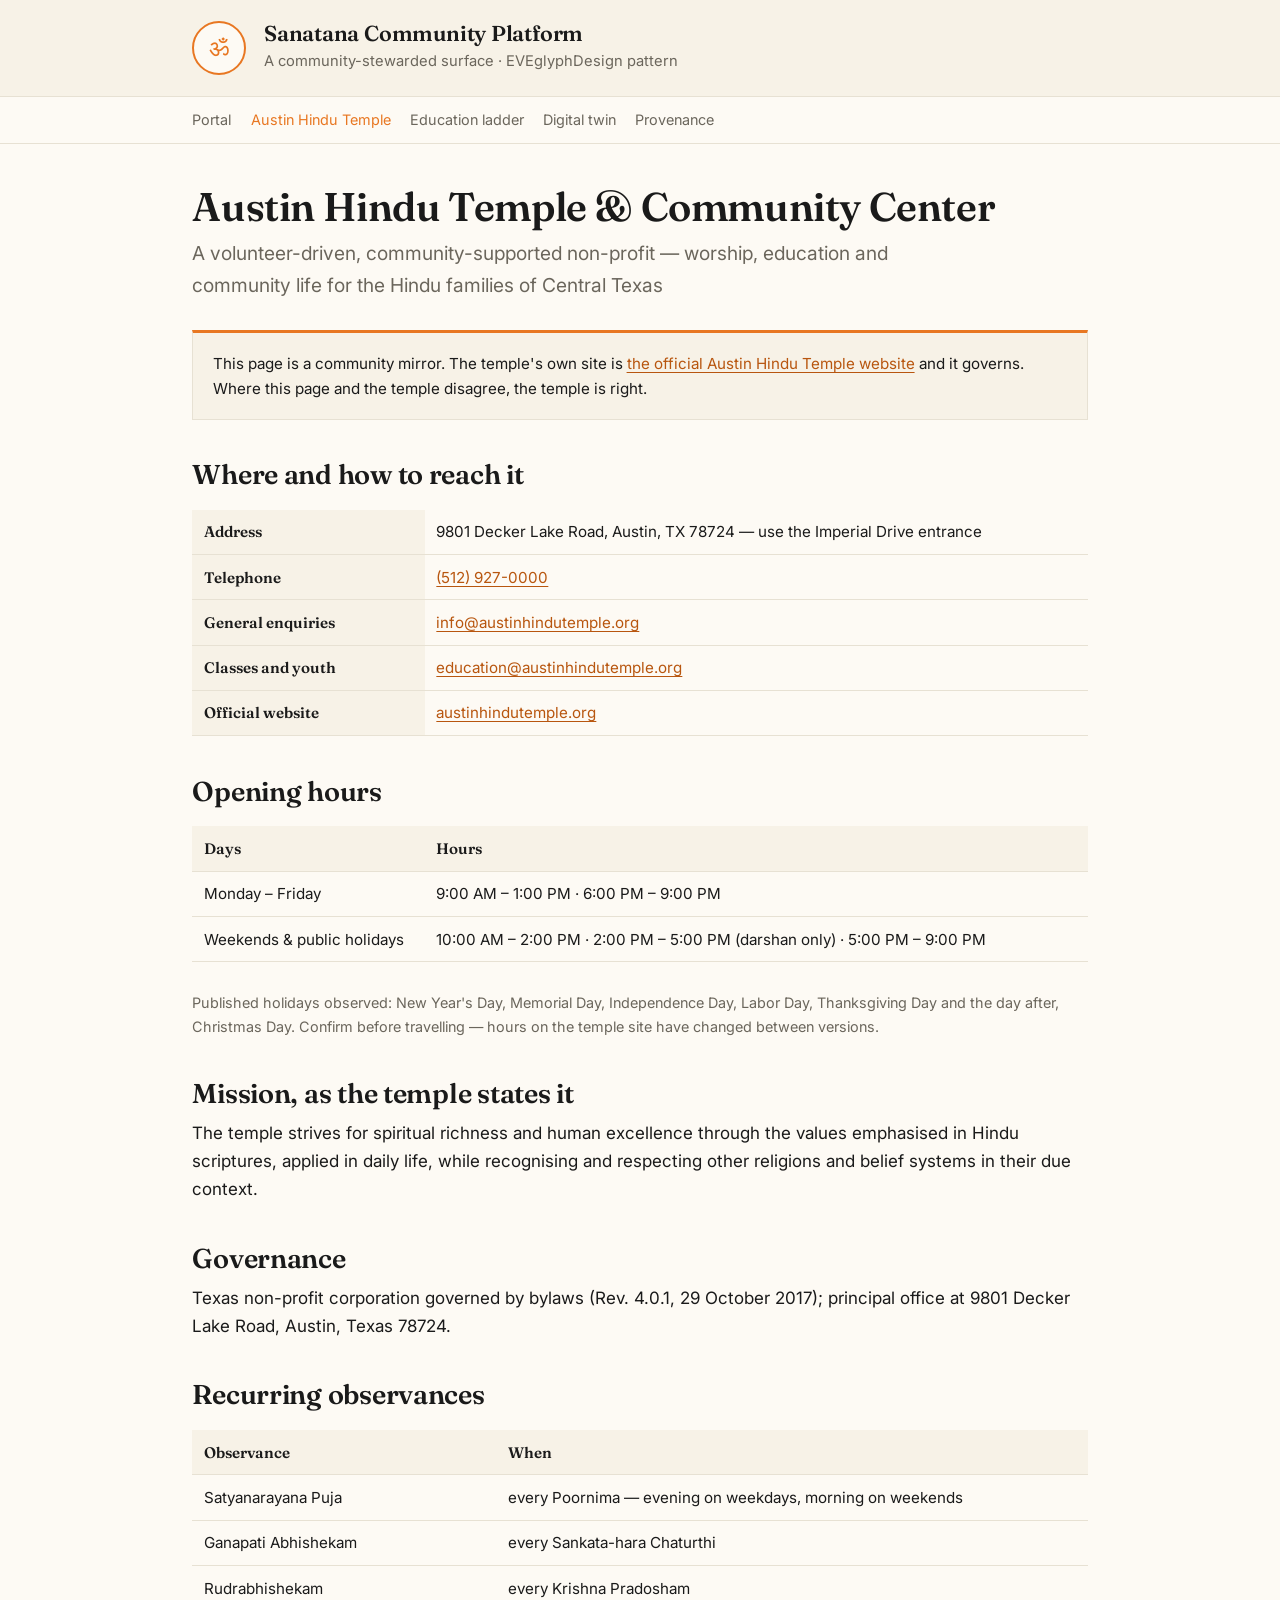
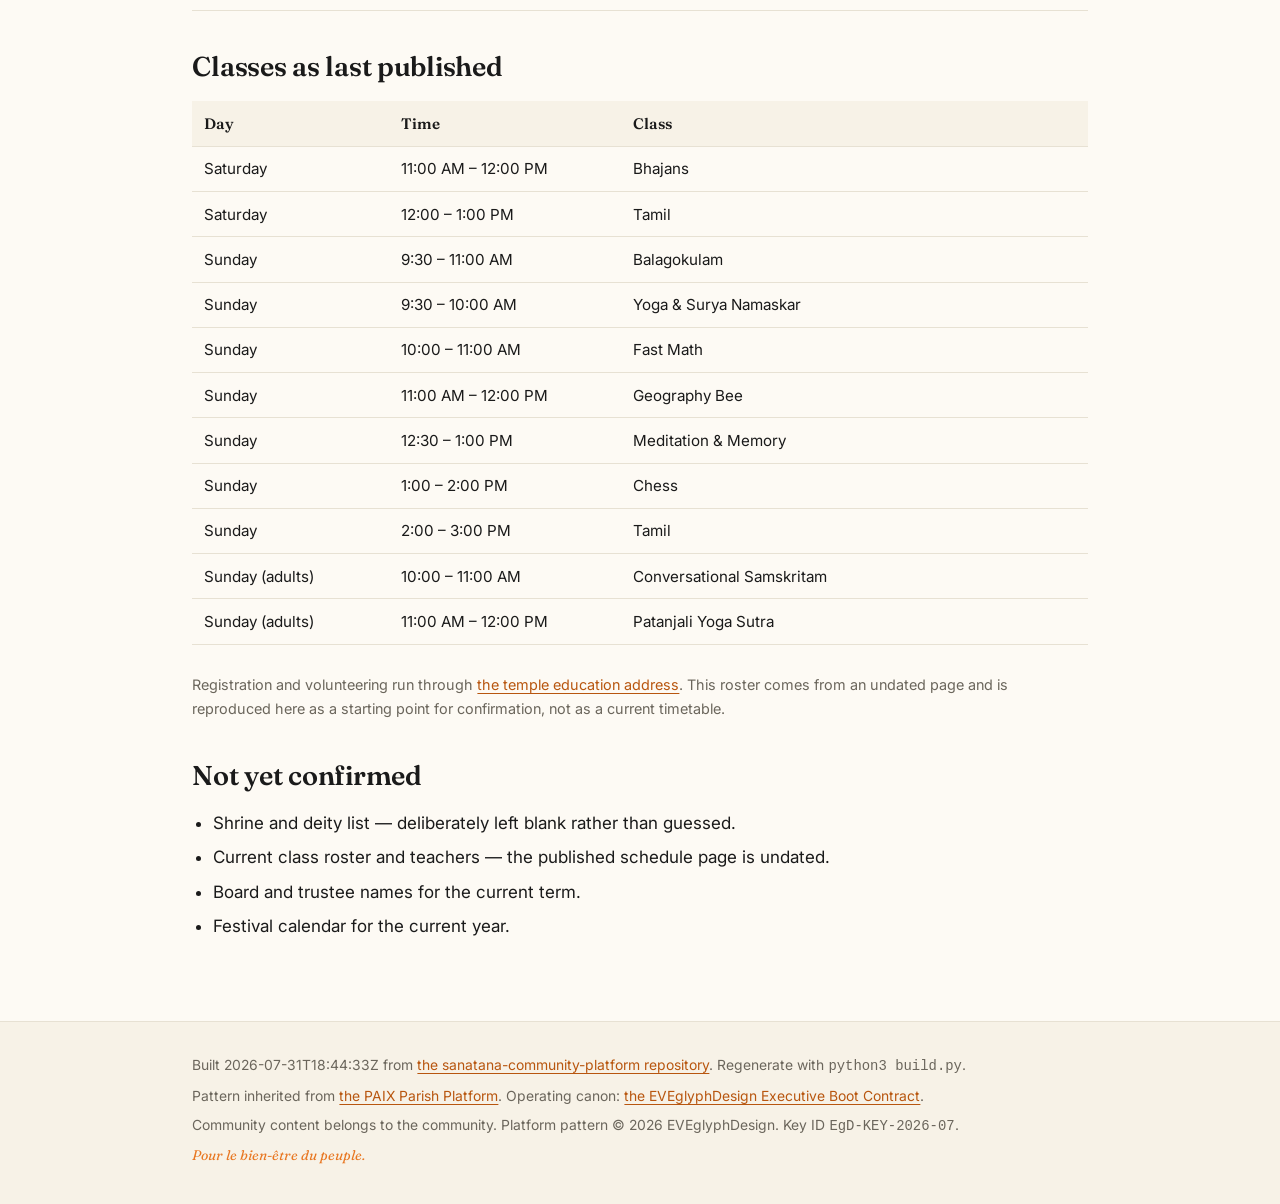
==== austin-hindu-temple/index.html @ 802705ab "Seed build: Sanatana Community Platform — Austin Hindu Temple reference surface, education ladder, d" ====
<!DOCTYPE html>
<html lang="en">
<head>
<meta charset="utf-8">
<meta name="viewport" content="width=device-width, initial-scale=1">
<title>Austin Hindu Temple — Sanatana Community Platform</title>
<meta name="description" content="A volunteer-driven, community-supported non-profit — worship, education and community life for the Hindu families of Central Texas">
<link rel="preconnect" href="https://fonts.googleapis.com">
<link rel="preconnect" href="https://fonts.gstatic.com" crossorigin>
<link href="https://fonts.googleapis.com/css2?family=Fraunces:wght@400;600;700&amp;family=Inter:wght@400;500;600&amp;display=swap" rel="stylesheet">
<link rel="stylesheet" href="../assets/style.css">
</head>
<body>
<header class="masthead">
  <div class="wrap">
    <div class="mark">&#2384;</div>
    <div>
      <h1>Sanatana Community Platform</h1>
      <p class="sub">A community-stewarded surface &middot; EVEglyphDesign pattern</p>
    </div>
  </div>
</header>
<nav class="bar">
  <div class="wrap">
      <a href="../index.html">Portal</a>
      <a href="../austin-hindu-temple/index.html" aria-current="page">Austin Hindu Temple</a>
      <a href="../education/index.html">Education ladder</a>
      <a href="../twin/index.html">Digital twin</a>
      <a href="../provenance/index.html">Provenance</a>
  </div>
</nav>
<main>
  <div class="wrap">
    <h1>Austin Hindu Temple &amp; Community Center</h1>
    <p class="lead">A volunteer-driven, community-supported non-profit — worship, education and community life for the Hindu families of Central Texas</p>

    <div class="note">
      This page is a community mirror. The temple's own site is
      <a href="https://austinhindutemple.org/">the official Austin Hindu Temple website</a> and it governs.
      Where this page and the temple disagree, the temple is right.
    </div>

    <h2>Where and how to reach it</h2>
    <table>
      <tr><th style="width:26%">Address</th><td>9801 Decker Lake Road, Austin, TX 78724 — use the Imperial Drive entrance</td></tr>
      <tr><th>Telephone</th><td><a href="tel:+15129270000">(512) 927-0000</a></td></tr>
      <tr><th>General enquiries</th><td><a href="mailto:info@austinhindutemple.org">info@austinhindutemple.org</a></td></tr>
      <tr><th>Classes and youth</th><td><a href="mailto:education@austinhindutemple.org">education@austinhindutemple.org</a></td></tr>
      <tr><th>Official website</th><td><a href="https://austinhindutemple.org/">austinhindutemple.org</a></td></tr>
    </table>

    <h2>Opening hours</h2>
    <table>
      <tr><th style="width:26%">Days</th><th>Hours</th></tr>
      <tr><td>Monday – Friday</td><td>9:00 AM – 1:00 PM · 6:00 PM – 9:00 PM</td></tr>
      <tr><td>Weekends &amp; public holidays</td><td>10:00 AM – 2:00 PM · 2:00 PM – 5:00 PM (darshan only) · 5:00 PM – 9:00 PM</td></tr>
    </table>
    <p style="font-size:0.9rem;color:var(--mute)">Published holidays observed: New Year's Day,
    Memorial Day, Independence Day, Labor Day, Thanksgiving Day and the day after, Christmas Day.
    Confirm before travelling — hours on the temple site have changed between versions.</p>

    <h2>Mission, as the temple states it</h2>
    <p>The temple strives for spiritual richness and human excellence through the values emphasised in Hindu scriptures, applied in daily life, while recognising and respecting other religions and belief systems in their due context.</p>

    <h2>Governance</h2>
    <p>Texas non-profit corporation governed by bylaws (Rev. 4.0.1, 29 October 2017); principal office at 9801 Decker Lake Road, Austin, Texas 78724.</p>

    <h2>Recurring observances</h2>
    <table>
      <tr><th style="width:34%">Observance</th><th>When</th></tr>
      <tr><td>Satyanarayana Puja</td><td>every Poornima — evening on weekdays, morning on weekends</td></tr>
      <tr><td>Ganapati Abhishekam</td><td>every Sankata-hara Chaturthi</td></tr>
      <tr><td>Rudrabhishekam</td><td>every Krishna Pradosham</td></tr>
    </table>

    <h2>Classes as last published</h2>
    <table>
      <tr><th style="width:22%">Day</th><th style="width:26%">Time</th><th>Class</th></tr>
      <tr><td>Saturday</td><td>11:00 AM – 12:00 PM</td><td>Bhajans</td></tr>
      <tr><td>Saturday</td><td>12:00 – 1:00 PM</td><td>Tamil</td></tr>
      <tr><td>Sunday</td><td>9:30 – 11:00 AM</td><td>Balagokulam</td></tr>
      <tr><td>Sunday</td><td>9:30 – 10:00 AM</td><td>Yoga &amp; Surya Namaskar</td></tr>
      <tr><td>Sunday</td><td>10:00 – 11:00 AM</td><td>Fast Math</td></tr>
      <tr><td>Sunday</td><td>11:00 AM – 12:00 PM</td><td>Geography Bee</td></tr>
      <tr><td>Sunday</td><td>12:30 – 1:00 PM</td><td>Meditation &amp; Memory</td></tr>
      <tr><td>Sunday</td><td>1:00 – 2:00 PM</td><td>Chess</td></tr>
      <tr><td>Sunday</td><td>2:00 – 3:00 PM</td><td>Tamil</td></tr>
      <tr><td>Sunday (adults)</td><td>10:00 – 11:00 AM</td><td>Conversational Samskritam</td></tr>
      <tr><td>Sunday (adults)</td><td>11:00 AM – 12:00 PM</td><td>Patanjali Yoga Sutra</td></tr>
    </table>
    <p style="font-size:0.9rem;color:var(--mute)">Registration and volunteering run through
    <a href="mailto:education@austinhindutemple.org">the temple education address</a>. This roster comes
    from an undated page and is reproduced here as a starting point for confirmation, not as a
    current timetable.</p>

    <h2>Not yet confirmed</h2>
    <ul>
      <li>Shrine and deity list — deliberately left blank rather than guessed.</li>
      <li>Current class roster and teachers — the published schedule page is undated.</li>
      <li>Board and trustee names for the current term.</li>
      <li>Festival calendar for the current year.</li>
    </ul>

  </div>
</main>
<footer class="foot">
  <div class="wrap">
    <p>Built 2026-07-31T18:44:33Z from <a href="https://github.com/EVEglyphDesign/sanatana-community-platform">the sanatana-community-platform repository</a>. Regenerate with <code>python3 build.py</code>.</p>
    <p>Pattern inherited from <a href="https://github.com/EVEglyphDesign/paix-parish-platform">the PAIX Parish Platform</a>. Operating canon: <a href="https://eveglyphdesign.github.io/eve-glyph-boot-contract/">the EVEglyphDesign Executive Boot Contract</a>.</p>
    <p>Community content belongs to the community. Platform pattern &copy; 2026 EVEglyphDesign. Key ID <code>EgD-KEY-2026-07</code>.</p>
    <p class="mark-line">Pour le bien-&ecirc;tre du peuple.</p>
  </div>
</footer>
</body>
</html>
---- assets/style.css ----
/* Sanatana Community Platform — EVEglyphDesign canon
   Palette, typography and spacing per EgD-BOOT-001 §4.
   Cream and orange. Fraunces display, Inter body. No teal, no navy-and-gold. */

:root {
  --cream: #fdfaf4;
  --cream-2: #f7f2e7;
  --ink: #1a1a1a;
  --line: #e7e1d3;
  --mute: #6b665c;
  --accent: #e87722;
}

* { box-sizing: border-box; }
html { scroll-behavior: smooth; }

body {
  margin: 0;
  background: var(--cream);
  color: var(--ink);
  font-family: 'Inter', -apple-system, BlinkMacSystemFont, 'Segoe UI', sans-serif;
  font-size: 17px;
  line-height: 1.65;
  -webkit-font-smoothing: antialiased;
}

h1, h2, h3, h4 {
  font-family: 'Fraunces', Georgia, 'Times New Roman', serif;
  font-weight: 600;
  letter-spacing: -0.01em;
  color: var(--ink);
  margin-top: 0;
}
h1 { font-size: 2.5rem; line-height: 1.12; margin-bottom: 0.5rem; }
h2 { font-size: 1.7rem; line-height: 1.2; margin: 2.4rem 0 0.6rem; }
h3 { font-size: 1.2rem; margin: 1.6rem 0 0.4rem; }

p { margin: 0 0 1rem; }
a { color: #b8560f; text-decoration: underline; text-decoration-thickness: 1px; text-underline-offset: 3px; }
a:hover { color: var(--accent); }

.wrap { max-width: 940px; margin: 0 auto; padding: 0 1.4rem; }

/* Header */
.masthead {
  background: var(--cream-2);
  border-bottom: 1px solid var(--line);
}
.masthead .wrap {
  display: flex; align-items: center; gap: 1.1rem;
  padding-top: 1.3rem; padding-bottom: 1.3rem;
}
.mark {
  width: 54px; height: 54px; flex: 0 0 54px;
  border: 2px solid var(--accent); border-radius: 50%;
  display: grid; place-items: center;
  font-family: 'Fraunces', Georgia, serif; font-size: 1.5rem; color: var(--accent);
  background: var(--cream);
}
.masthead h1 { font-size: 1.35rem; margin: 0; }
.masthead .sub { font-size: 0.92rem; color: var(--mute); margin: 0.15rem 0 0; }

nav.bar { background: var(--cream); border-bottom: 1px solid var(--line); }
nav.bar .wrap { display: flex; flex-wrap: wrap; gap: 1.2rem; padding: 0.7rem 1.4rem; }
nav.bar a { font-size: 0.9rem; text-decoration: none; color: var(--mute); }
nav.bar a:hover, nav.bar a[aria-current="page"] { color: var(--accent); }

main { padding: 2.6rem 0 4rem; }

.lead { font-size: 1.2rem; color: var(--mute); max-width: 40em; }
.rule { height: 1px; background: var(--line); border: 0; margin: 2.6rem 0; }

/* Cards */
.grid {
  display: grid;
  grid-template-columns: repeat(auto-fit, minmax(270px, 1fr));
  gap: 1.2rem;
  margin: 2rem 0;
}
.card {
  background: var(--cream-2);
  border: 1px solid var(--line);
  border-left: 4px solid var(--accent);
  padding: 1.2rem 1.3rem;
  text-decoration: none; color: var(--ink);
  display: block;
}
.card:hover { background: #f3ecdc; }
.card h3 { margin: 0 0 0.35rem; font-size: 1.12rem; }
.card p { margin: 0; font-size: 0.94rem; color: var(--mute); }
.card .kicker {
  display: block; font-size: 0.72rem; letter-spacing: 0.14em;
  text-transform: uppercase; color: var(--accent); margin-bottom: 0.5rem;
}

/* Tables */
table { width: 100%; border-collapse: collapse; margin: 1.2rem 0 1.8rem; font-size: 0.95rem; }
th, td { text-align: left; padding: 0.6rem 0.7rem; border-bottom: 1px solid var(--line); vertical-align: top; }
th { font-family: 'Fraunces', Georgia, serif; font-weight: 600; background: var(--cream-2); }

/* Callout */
.note {
  background: var(--cream-2);
  border: 1px solid var(--line);
  border-top: 3px solid var(--accent);
  padding: 1.1rem 1.2rem;
  margin: 1.8rem 0;
  font-size: 0.95rem;
}
.note strong { color: #b8560f; }

.term { font-style: italic; }
ul, ol { padding-left: 1.3rem; }
li { margin-bottom: 0.4rem; }

footer.foot {
  background: var(--cream-2);
  border-top: 1px solid var(--line);
  padding: 2rem 0;
  font-size: 0.87rem;
  color: var(--mute);
}
footer.foot .wrap > p { margin: 0 0 0.4rem; }
.mark-line { font-family: 'Fraunces', Georgia, serif; font-style: italic; color: var(--accent); }

@media (max-width: 620px) {
  h1 { font-size: 2rem; }
  body { font-size: 16px; }
}
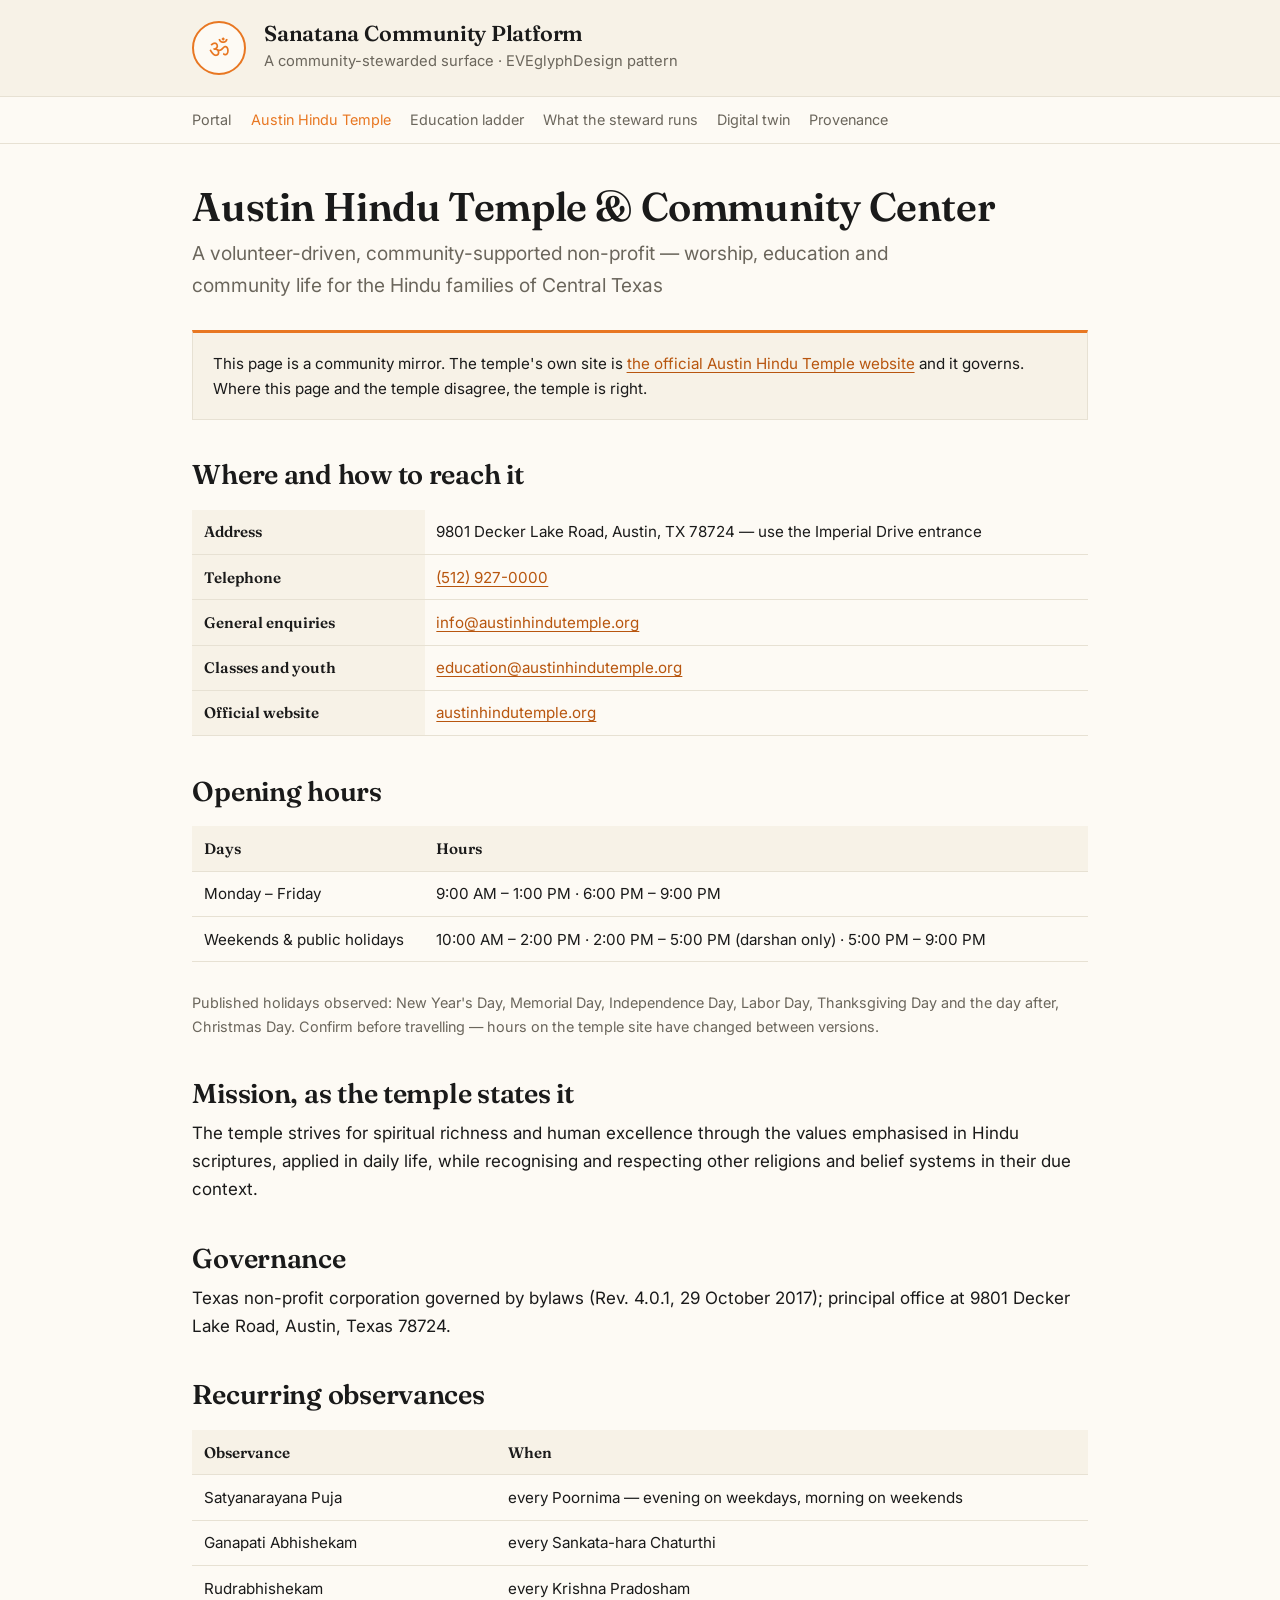
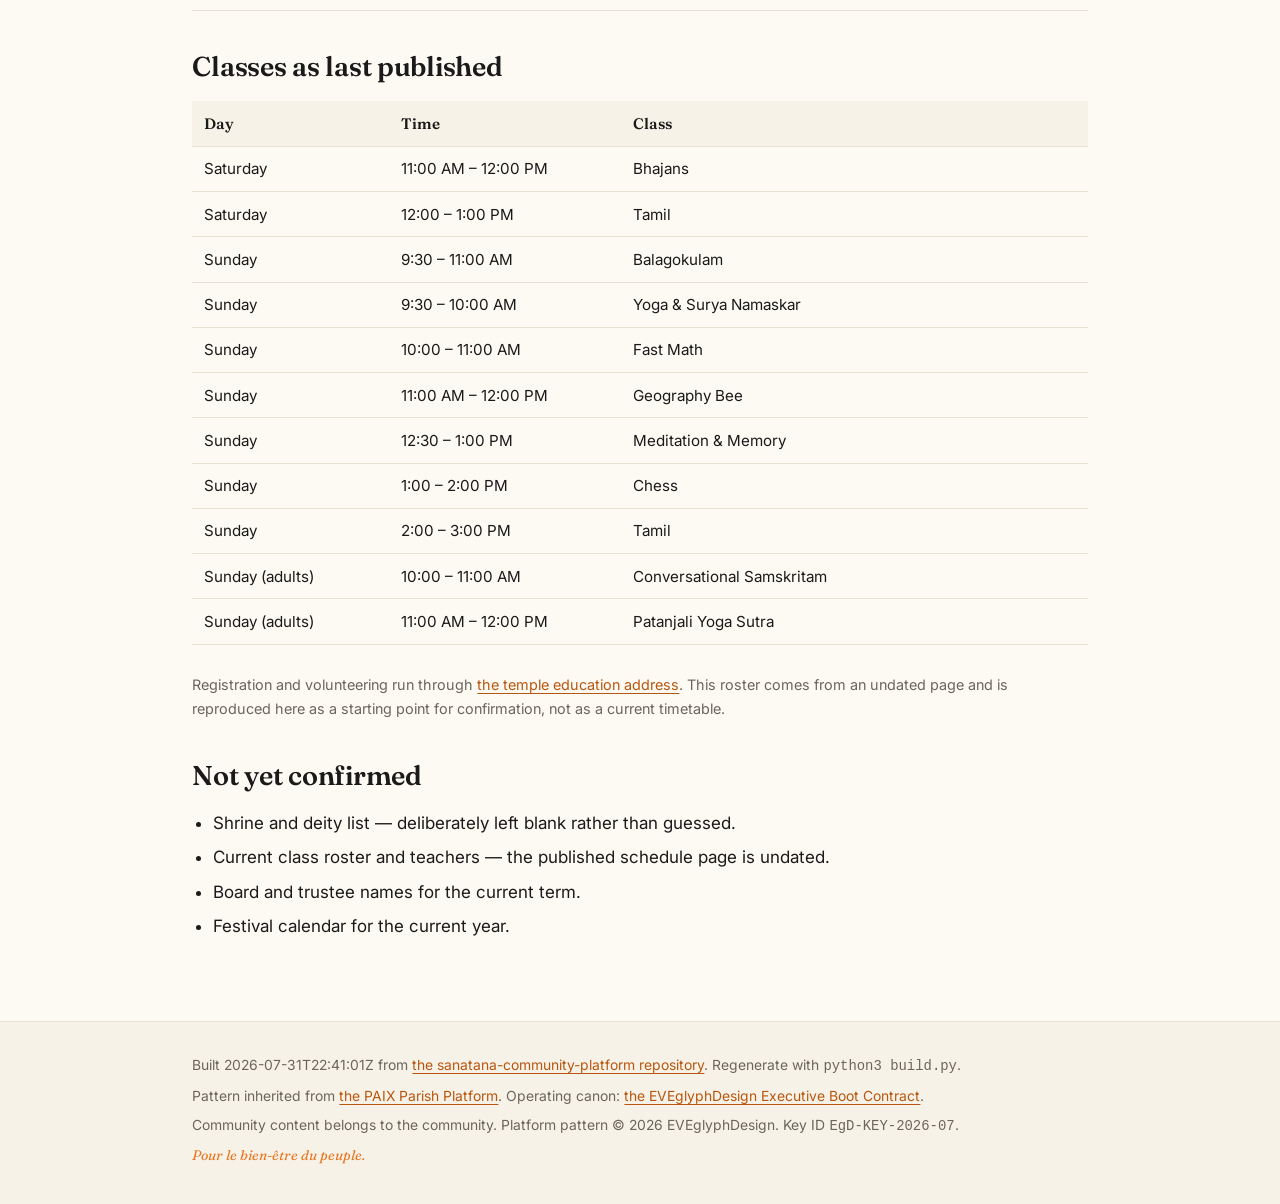
==== commit 4b146d5e: "Add steward offer outline page and bilingual temple office letter PDF (EgD-SCP-002)" ====
--- a/austin-hindu-temple/index.html
+++ b/austin-hindu-temple/index.html
@@ -25,6 +25,7 @@
       <a href="../index.html">Portal</a>
       <a href="../austin-hindu-temple/index.html" aria-current="page">Austin Hindu Temple</a>
       <a href="../education/index.html">Education ladder</a>
+      <a href="../offer/index.html">What the steward runs</a>
       <a href="../twin/index.html">Digital twin</a>
       <a href="../provenance/index.html">Provenance</a>
   </div>
@@ -105,7 +106,7 @@
 </main>
 <footer class="foot">
   <div class="wrap">
-    <p>Built 2026-07-31T18:44:33Z from <a href="https://github.com/EVEglyphDesign/sanatana-community-platform">the sanatana-community-platform repository</a>. Regenerate with <code>python3 build.py</code>.</p>
+    <p>Built 2026-07-31T22:41:01Z from <a href="https://github.com/EVEglyphDesign/sanatana-community-platform">the sanatana-community-platform repository</a>. Regenerate with <code>python3 build.py</code>.</p>
     <p>Pattern inherited from <a href="https://github.com/EVEglyphDesign/paix-parish-platform">the PAIX Parish Platform</a>. Operating canon: <a href="https://eveglyphdesign.github.io/eve-glyph-boot-contract/">the EVEglyphDesign Executive Boot Contract</a>.</p>
     <p>Community content belongs to the community. Platform pattern &copy; 2026 EVEglyphDesign. Key ID <code>EgD-KEY-2026-07</code>.</p>
     <p class="mark-line">Pour le bien-&ecirc;tre du peuple.</p>
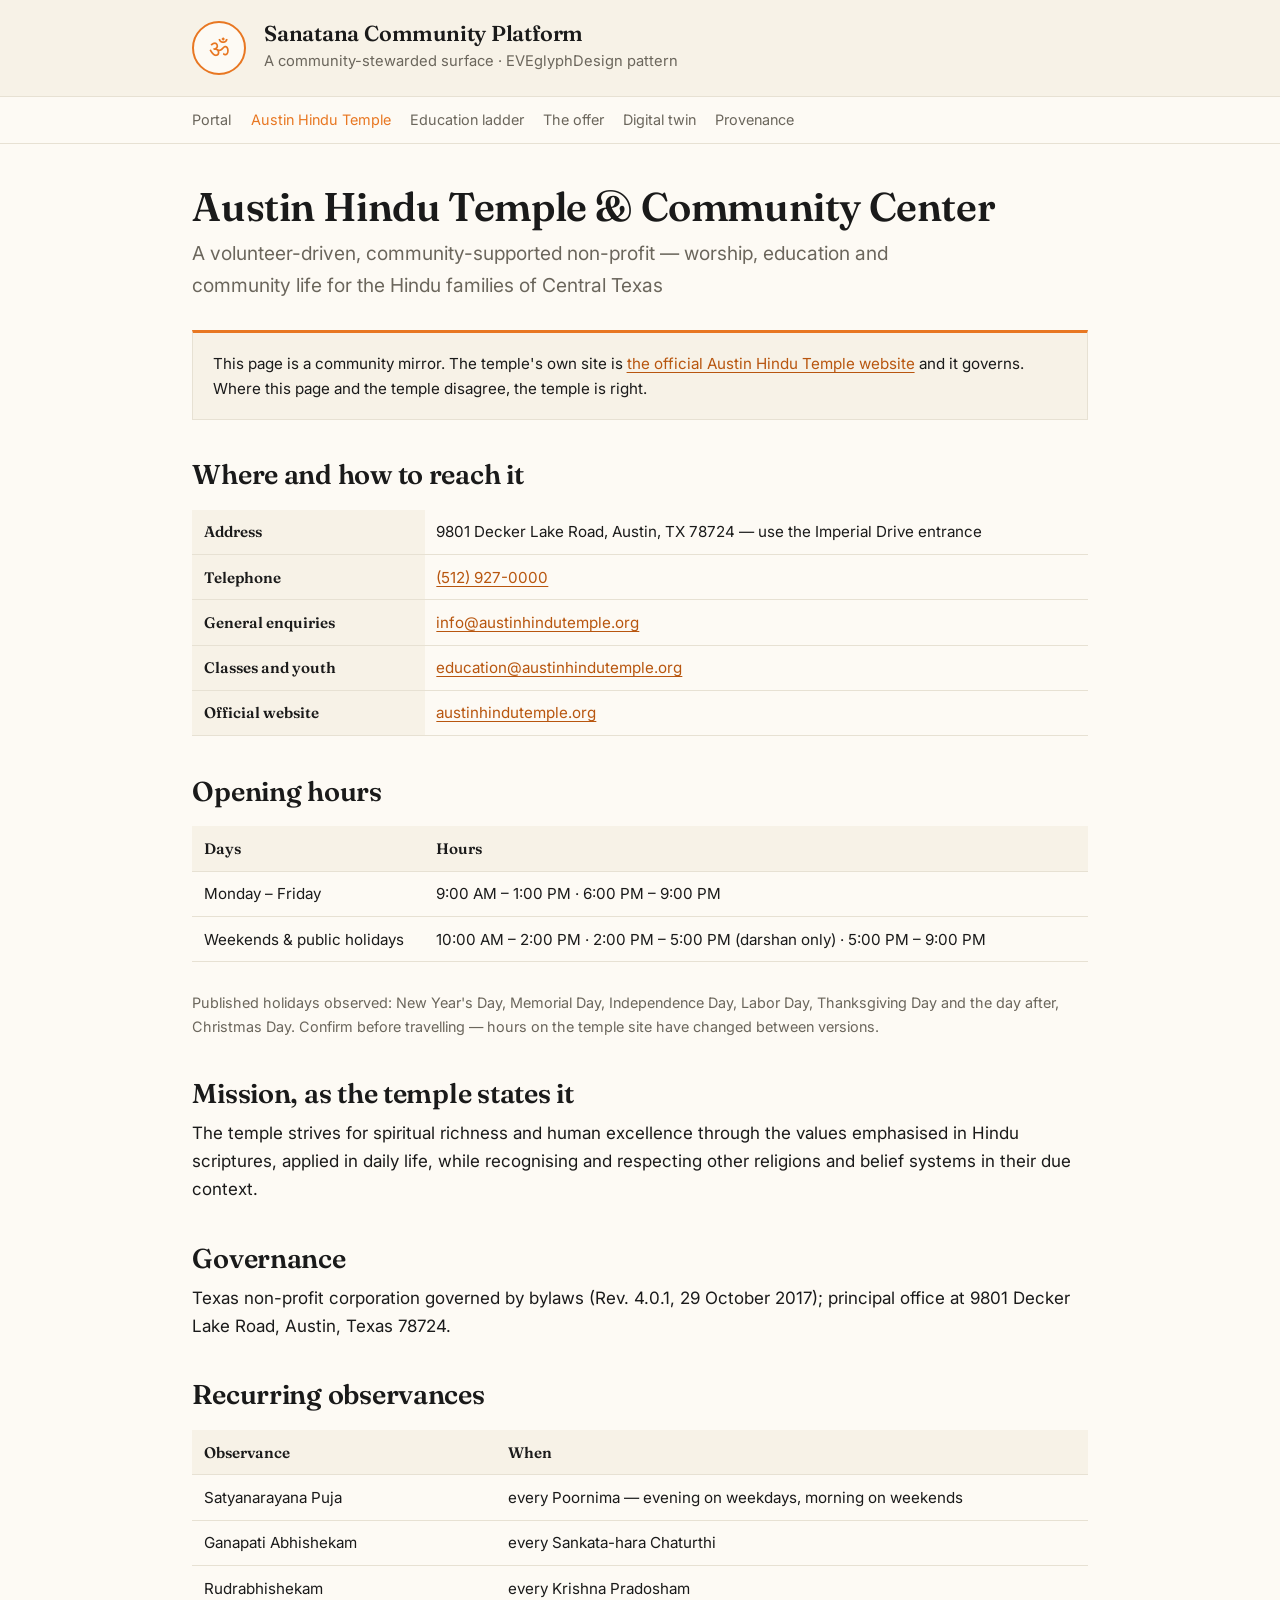
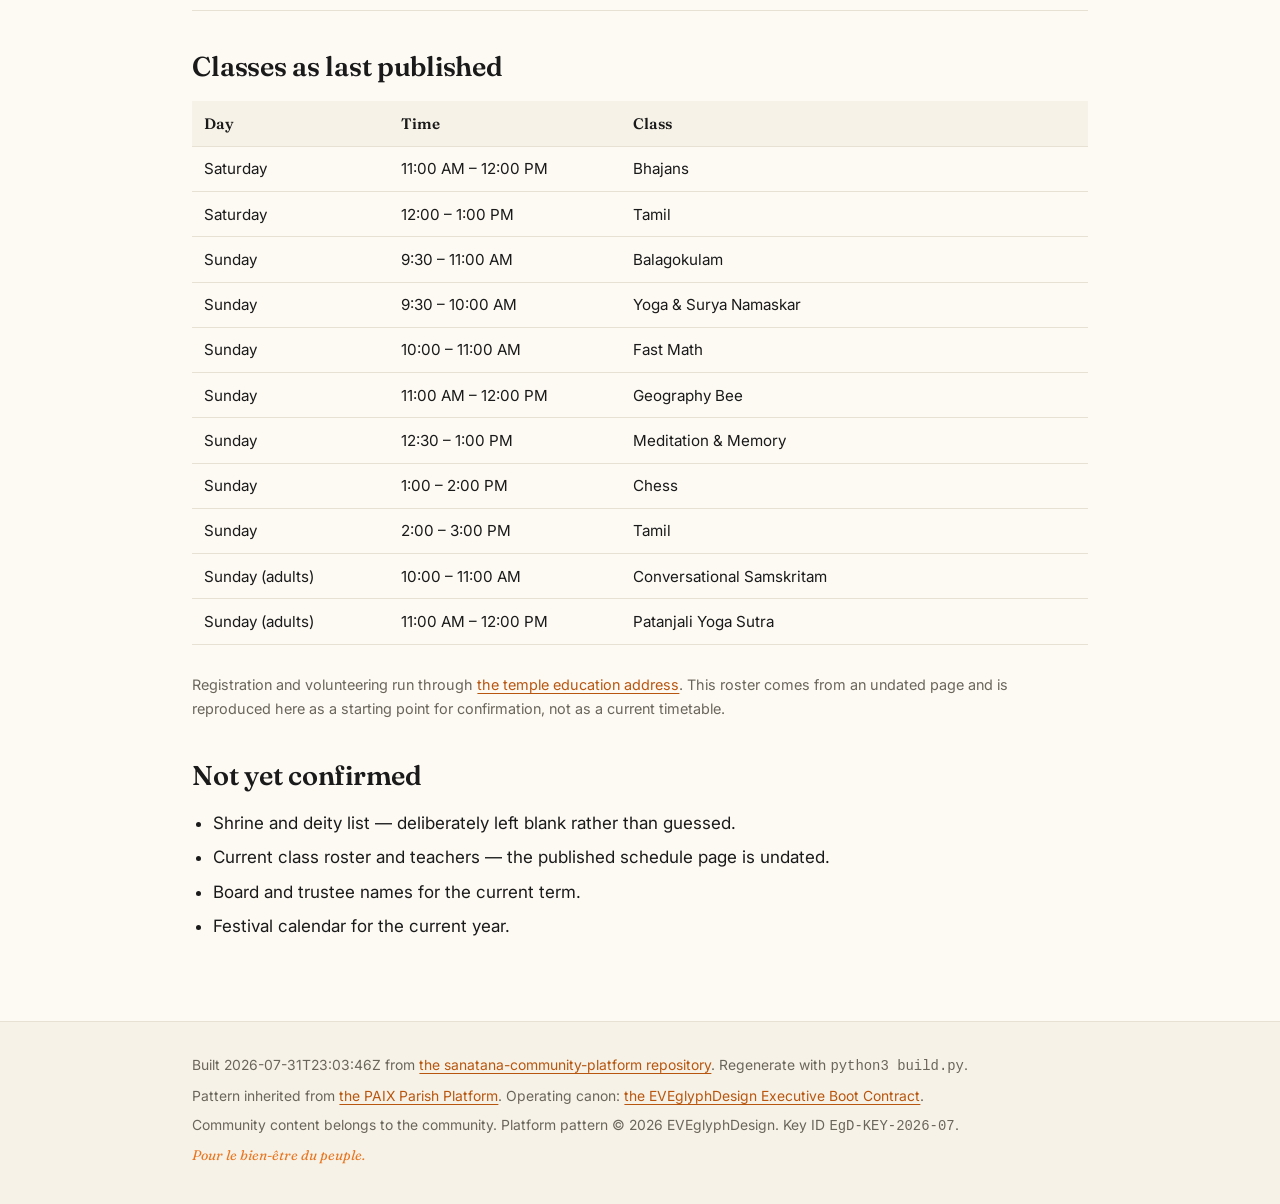
==== commit b58bf4b4: "Game-first outreach: rewrite offer outline and temple letter (2 pages, EN+TE)" ====
--- a/austin-hindu-temple/index.html
+++ b/austin-hindu-temple/index.html
@@ -25,7 +25,7 @@
       <a href="../index.html">Portal</a>
       <a href="../austin-hindu-temple/index.html" aria-current="page">Austin Hindu Temple</a>
       <a href="../education/index.html">Education ladder</a>
-      <a href="../offer/index.html">What the steward runs</a>
+      <a href="../offer/index.html">The offer</a>
       <a href="../twin/index.html">Digital twin</a>
       <a href="../provenance/index.html">Provenance</a>
   </div>
@@ -106,7 +106,7 @@
 </main>
 <footer class="foot">
   <div class="wrap">
-    <p>Built 2026-07-31T22:41:01Z from <a href="https://github.com/EVEglyphDesign/sanatana-community-platform">the sanatana-community-platform repository</a>. Regenerate with <code>python3 build.py</code>.</p>
+    <p>Built 2026-07-31T23:03:46Z from <a href="https://github.com/EVEglyphDesign/sanatana-community-platform">the sanatana-community-platform repository</a>. Regenerate with <code>python3 build.py</code>.</p>
     <p>Pattern inherited from <a href="https://github.com/EVEglyphDesign/paix-parish-platform">the PAIX Parish Platform</a>. Operating canon: <a href="https://eveglyphdesign.github.io/eve-glyph-boot-contract/">the EVEglyphDesign Executive Boot Contract</a>.</p>
     <p>Community content belongs to the community. Platform pattern &copy; 2026 EVEglyphDesign. Key ID <code>EgD-KEY-2026-07</code>.</p>
     <p class="mark-line">Pour le bien-&ecirc;tre du peuple.</p>
